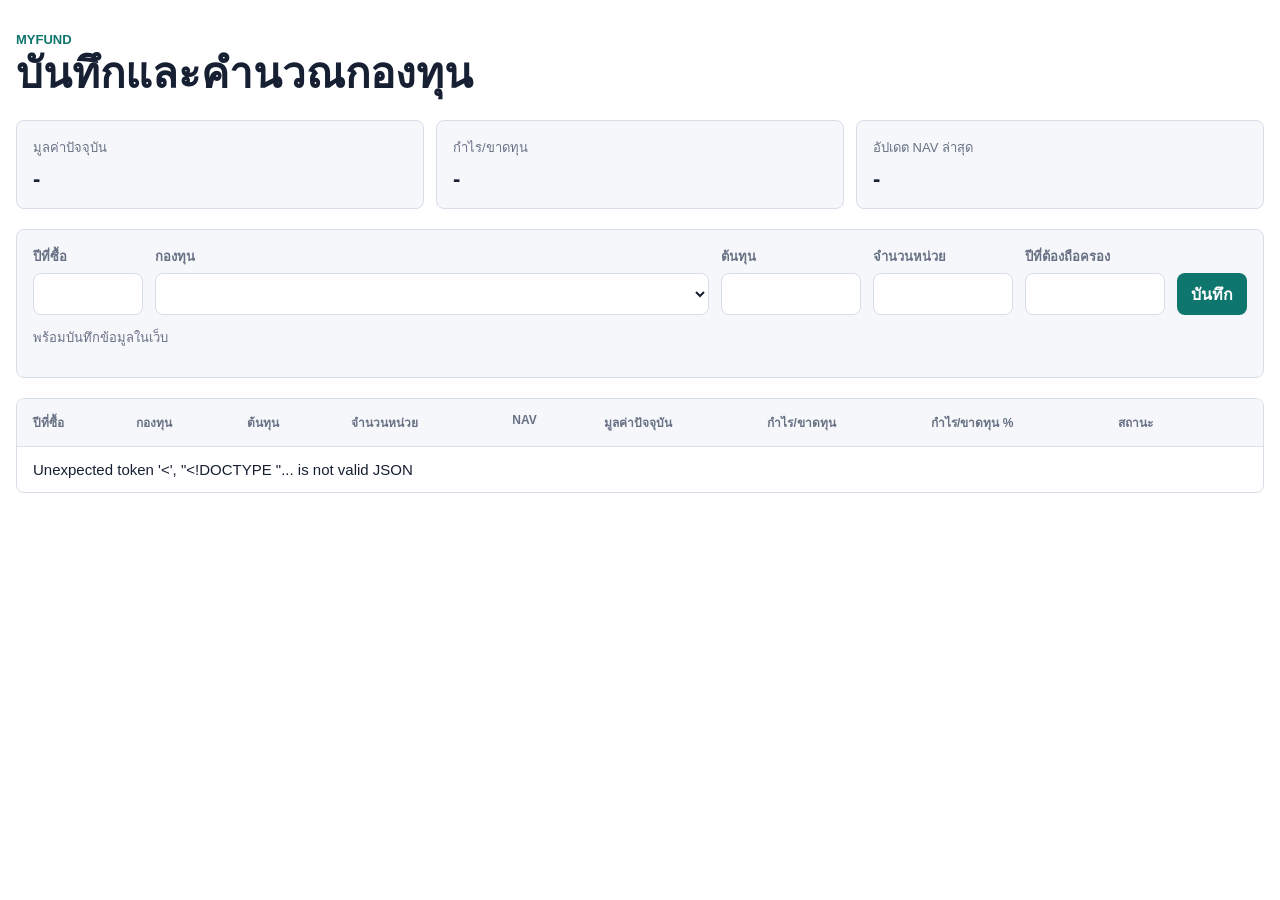
==== web/index.html @ f607638a "Initial commit: MyFund portfolio web app Co-Authored-By: Claude Sonnet 4.6 <noreply@anthropic.com>" ====
<!doctype html>
<html lang="th">
  <head>
    <meta charset="utf-8">
    <meta name="viewport" content="width=device-width, initial-scale=1">
    <title>MyFund Portfolio</title>
    <link rel="stylesheet" href="styles.css">
  </head>
  <body>
    <main class="shell">
      <section class="topbar">
        <div>
          <p class="eyebrow">MyFund</p>
          <h1>บันทึกและคำนวณกองทุน</h1>
        </div>
      </section>

      <section class="metrics" aria-label="สรุปพอร์ต">
        <div>
          <span>มูลค่าปัจจุบัน</span>
          <strong id="total-value">-</strong>
        </div>
        <div>
          <span>กำไร/ขาดทุน</span>
          <strong id="total-gain">-</strong>
        </div>
        <div>
          <span>อัปเดต NAV ล่าสุด</span>
          <strong id="latest-nav-date">-</strong>
        </div>
      </section>

      <section class="editor">
        <form id="holding-form" class="entry-form">
          <label>
            ปีที่ซื้อ
            <input id="purchase-year" name="purchaseYear" type="number" min="1900" max="2200" required>
          </label>
          <label>
            กองทุน
            <select id="fund-code" name="code" required></select>
          </label>
          <label>
            ต้นทุน
            <input id="cost" name="cost" type="number" min="0" step="0.01" required>
          </label>
          <label>
            จำนวนหน่วย
            <input id="units" name="units" type="number" min="0" step="0.0001" required>
          </label>
          <label>
            ปีที่ต้องถือครอง
            <input id="hold-years" name="holdYears" type="number" min="0" max="100" step="1" required>
          </label>
          <button type="submit">บันทึก</button>
        </form>

        <p id="save-state" class="save-state">พร้อมบันทึกข้อมูลในเว็บ</p>
      </section>

      <section class="table-wrap">
        <table>
          <thead>
            <tr>
              <th>ปีที่ซื้อ</th>
              <th>กองทุน</th>
              <th>ต้นทุน</th>
              <th>จำนวนหน่วย</th>
              <th>NAV</th>
              <th>มูลค่าปัจจุบัน</th>
              <th>กำไร/ขาดทุน</th>
              <th>กำไร/ขาดทุน %</th>
              <th>สถานะ</th>
              <th></th>
            </tr>
          </thead>
          <tbody id="holding-table">
            <tr>
              <td colspan="10">Loading...</td>
            </tr>
          </tbody>
        </table>
      </section>
    </main>

    <script src="app.js"></script>
  </body>
</html>
---- web/styles.css ----
:root {
  color-scheme: light;
  --ink: #172033;
  --muted: #687184;
  --line: #d8dee8;
  --soft: #f5f7fb;
  --accent: #0f766e;
  --accent-dark: #0b5f59;
  --good: #147a43;
  --bad: #b42318;
}

* {
  box-sizing: border-box;
}

body {
  margin: 0;
  min-height: 100vh;
  font-family: Arial, Helvetica, sans-serif;
  background: #ffffff;
  color: var(--ink);
}

button,
input,
select {
  font: inherit;
}

.shell {
  width: min(1280px, calc(100% - 32px));
  margin: 0 auto;
  padding: 32px 0;
}

.topbar {
  display: flex;
  align-items: center;
  justify-content: space-between;
  gap: 16px;
  margin-bottom: 24px;
}

.eyebrow {
  margin: 0 0 4px;
  color: var(--accent);
  font-size: 13px;
  font-weight: 700;
  text-transform: uppercase;
}

h1 {
  margin: 0;
  font-size: clamp(28px, 4vw, 42px);
  line-height: 1.08;
}

.metrics {
  display: grid;
  grid-template-columns: repeat(3, minmax(0, 1fr));
  gap: 12px;
  margin-bottom: 20px;
}

.metrics div,
.editor {
  border: 1px solid var(--line);
  border-radius: 8px;
  background: var(--soft);
}

.metrics div {
  padding: 16px;
}

.metrics span,
td span {
  display: block;
  color: var(--muted);
  font-size: 13px;
}

.metrics span {
  margin-bottom: 8px;
}

.metrics strong {
  font-size: 22px;
}

.editor {
  padding: 16px;
  margin-bottom: 20px;
}

.entry-form {
  display: grid;
  grid-template-columns: 110px minmax(180px, 1fr) 140px 140px 140px auto;
  gap: 12px;
  align-items: end;
}

label {
  display: grid;
  gap: 6px;
  color: var(--muted);
  font-size: 13px;
  font-weight: 700;
}

input,
select {
  width: 100%;
  min-height: 42px;
  border: 1px solid var(--line);
  border-radius: 8px;
  background: #ffffff;
  color: var(--ink);
  padding: 8px 10px;
}

button {
  min-height: 42px;
  border: 0;
  border-radius: 8px;
  background: var(--accent);
  color: #ffffff;
  padding: 8px 14px;
  font-weight: 700;
  cursor: pointer;
}

button:hover {
  background: var(--accent-dark);
}

.save-state {
  margin-top: 12px;
  color: var(--muted);
  font-size: 13px;
}

.icon-button {
  background: #ffffff;
  border: 1px solid var(--line);
  color: var(--accent);
}

.icon-button:hover {
  background: #eef8f6;
}

.table-wrap {
  overflow-x: auto;
  border: 1px solid var(--line);
  border-radius: 8px;
}

table {
  width: 100%;
  border-collapse: collapse;
  min-width: 1180px;
}

th,
td {
  padding: 14px 16px;
  border-bottom: 1px solid var(--line);
  text-align: left;
  vertical-align: top;
}

th {
  background: var(--soft);
  color: var(--muted);
  font-size: 12px;
  text-transform: uppercase;
}

td {
  font-size: 15px;
}

td strong {
  display: block;
}

td span {
  margin-top: 3px;
}

tr:last-child td {
  border-bottom: 0;
}

.positive {
  color: var(--good);
  font-weight: 700;
}

.negative {
  color: var(--bad);
  font-weight: 700;
}

.icon-button {
  min-height: 34px;
  padding: 6px 10px;
}

@media (max-width: 980px) {
  .entry-form {
    grid-template-columns: repeat(2, minmax(0, 1fr));
  }
}

@media (max-width: 720px) {
  .topbar,
  .metrics,
  .entry-form {
    grid-template-columns: 1fr;
  }

  .topbar {
    align-items: flex-start;
    flex-direction: column;
  }
}
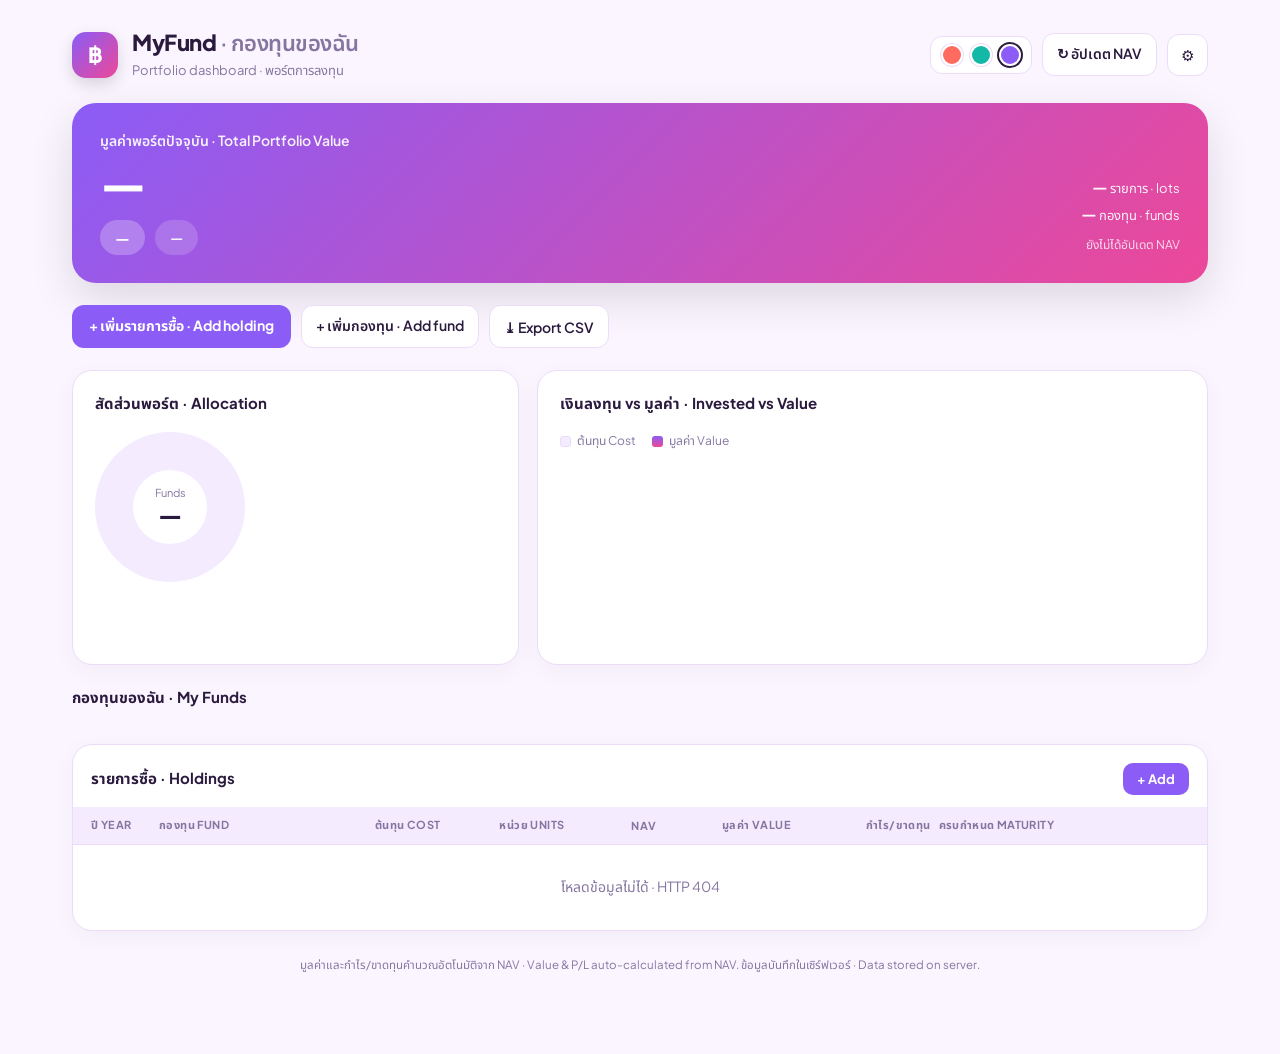
==== commit ab702d46: "Redesign: modern dashboard UI + real-time NAV update - New design matching Claude Design handoff (Pl" ====
--- a/web/index.html
+++ b/web/index.html
@@ -1,88 +1,133 @@
 <!doctype html>
 <html lang="th">
-  <head>
-    <meta charset="utf-8">
-    <meta name="viewport" content="width=device-width, initial-scale=1">
-    <title>MyFund Portfolio</title>
-    <link rel="stylesheet" href="styles.css">
-  </head>
-  <body>
-    <main class="shell">
-      <section class="topbar">
-        <div>
-          <p class="eyebrow">MyFund</p>
-          <h1>บันทึกและคำนวณกองทุน</h1>
+<head>
+  <meta charset="utf-8">
+  <meta name="viewport" content="width=device-width, initial-scale=1">
+  <title>MyFund · กองทุนของฉัน</title>
+  <link rel="preconnect" href="https://fonts.googleapis.com">
+  <link rel="preconnect" href="https://fonts.gstatic.com" crossorigin>
+  <link href="https://fonts.googleapis.com/css2?family=Plus+Jakarta+Sans:wght@400;500;600;700;800&family=Noto+Sans+Thai:wght@400;500;600;700&display=swap" rel="stylesheet">
+  <link rel="stylesheet" href="styles.css">
+</head>
+<body>
+
+<div id="app" class="app">
+
+  <!-- TOPBAR -->
+  <header class="topbar">
+    <div class="topbar-brand">
+      <div class="brand-icon">฿</div>
+      <div>
+        <div class="brand-title">MyFund <span class="brand-sub">· กองทุนของฉัน</span></div>
+        <div class="brand-desc">Portfolio dashboard · พอร์ตการลงทุน</div>
+      </div>
+    </div>
+    <div class="topbar-actions">
+      <div class="theme-switcher" id="theme-switcher"></div>
+      <button class="btn-outline" id="btn-refresh-nav">↻ อัปเดต NAV</button>
+      <button class="btn-icon" id="btn-settings" title="Settings">⚙</button>
+    </div>
+  </header>
+
+  <!-- HERO CARD -->
+  <div class="hero-card" id="hero-card">
+    <div class="hero-left">
+      <div class="hero-label">มูลค่าพอร์ตปัจจุบัน · Total Portfolio Value</div>
+      <div class="hero-value" id="hero-value">—</div>
+      <div class="hero-badges">
+        <span class="badge-primary" id="hero-pl">—</span>
+        <span class="badge-secondary" id="hero-cost">—</span>
+      </div>
+    </div>
+    <div class="hero-right">
+      <div><b id="hero-lots">—</b> รายการ · lots</div>
+      <div><b id="hero-funds">—</b> กองทุน · funds</div>
+      <div class="hero-nav-status" id="hero-nav-status">ยังไม่ได้อัปเดต NAV</div>
+    </div>
+  </div>
+
+  <!-- ACTION BUTTONS -->
+  <div class="action-bar">
+    <button class="btn-primary" id="btn-add-holding">+ เพิ่มรายการซื้อ · Add holding</button>
+    <button class="btn-outline" id="btn-add-fund">+ เพิ่มกองทุน · Add fund</button>
+    <button class="btn-outline" id="btn-export-csv">⤓ Export CSV</button>
+  </div>
+
+  <!-- CHARTS -->
+  <div class="charts-grid" id="charts-section">
+    <div class="card">
+      <div class="card-title">สัดส่วนพอร์ต · Allocation</div>
+      <div class="pie-row">
+        <div class="pie-wrap">
+          <div class="pie" id="pie-chart"></div>
+          <div class="pie-center">
+            <div class="pie-label">Funds</div>
+            <div class="pie-count" id="pie-count">—</div>
+          </div>
         </div>
-      </section>
+        <div class="legend" id="legend"></div>
+      </div>
+    </div>
 
-      <section class="metrics" aria-label="สรุปพอร์ต">
-        <div>
-          <span>มูลค่าปัจจุบัน</span>
-          <strong id="total-value">-</strong>
+    <div class="card">
+      <div class="card-title">เงินลงทุน vs มูลค่า · Invested vs Value</div>
+      <div class="bar-legend">
+        <span><span class="bar-dot cost-dot"></span>ต้นทุน Cost</span>
+        <span><span class="bar-dot value-dot"></span>มูลค่า Value</span>
+      </div>
+      <div class="bar-chart" id="bar-chart"></div>
+    </div>
+  </div>
+
+  <!-- FUND CARDS -->
+  <div>
+    <div class="section-title">กองทุนของฉัน · My Funds</div>
+    <div class="fund-cards" id="fund-cards"></div>
+  </div>
+
+  <!-- HOLDINGS TABLE -->
+  <div class="card table-card">
+    <div class="table-header">
+      <div class="section-title" style="margin:0;">รายการซื้อ · Holdings</div>
+      <button class="btn-primary btn-sm" id="btn-add-holding2">+ Add</button>
+    </div>
+    <div class="table-scroll">
+      <div class="table-grid">
+        <div class="th-row">
+          <div>ปี Year</div>
+          <div>กองทุน Fund</div>
+          <div class="ta-r">ต้นทุน Cost</div>
+          <div class="ta-r">หน่วย Units</div>
+          <div class="ta-r">NAV</div>
+          <div class="ta-r">มูลค่า Value</div>
+          <div class="ta-r">กำไร/ขาดทุน</div>
+          <div>ครบกำหนด Maturity</div>
+          <div></div>
         </div>
-        <div>
-          <span>กำไร/ขาดทุน</span>
-          <strong id="total-gain">-</strong>
-        </div>
-        <div>
-          <span>อัปเดต NAV ล่าสุด</span>
-          <strong id="latest-nav-date">-</strong>
-        </div>
-      </section>
+        <div id="holdings-body"></div>
+      </div>
+    </div>
+  </div>
 
-      <section class="editor">
-        <form id="holding-form" class="entry-form">
-          <label>
-            ปีที่ซื้อ
-            <input id="purchase-year" name="purchaseYear" type="number" min="1900" max="2200" required>
-          </label>
-          <label>
-            กองทุน
-            <select id="fund-code" name="code" required></select>
-          </label>
-          <label>
-            ต้นทุน
-            <input id="cost" name="cost" type="number" min="0" step="0.01" required>
-          </label>
-          <label>
-            จำนวนหน่วย
-            <input id="units" name="units" type="number" min="0" step="0.0001" required>
-          </label>
-          <label>
-            ปีที่ต้องถือครอง
-            <input id="hold-years" name="holdYears" type="number" min="0" max="100" step="1" required>
-          </label>
-          <button type="submit">บันทึก</button>
-        </form>
+  <div class="footer-note">มูลค่าและกำไร/ขาดทุนคำนวณอัตโนมัติจาก NAV · Value &amp; P/L auto-calculated from NAV. ข้อมูลบันทึกในเซิร์ฟเวอร์ · Data stored on server.</div>
 
-        <p id="save-state" class="save-state">พร้อมบันทึกข้อมูลในเว็บ</p>
-      </section>
+</div>
 
-      <section class="table-wrap">
-        <table>
-          <thead>
-            <tr>
-              <th>ปีที่ซื้อ</th>
-              <th>กองทุน</th>
-              <th>ต้นทุน</th>
-              <th>จำนวนหน่วย</th>
-              <th>NAV</th>
-              <th>มูลค่าปัจจุบัน</th>
-              <th>กำไร/ขาดทุน</th>
-              <th>กำไร/ขาดทุน %</th>
-              <th>สถานะ</th>
-              <th></th>
-            </tr>
-          </thead>
-          <tbody id="holding-table">
-            <tr>
-              <td colspan="10">Loading...</td>
-            </tr>
-          </tbody>
-        </table>
-      </section>
-    </main>
+<!-- MODAL -->
+<div class="modal-backdrop" id="modal-backdrop" style="display:none;">
+  <div class="modal" id="modal">
+    <div class="modal-head">
+      <div class="modal-title" id="modal-title">—</div>
+      <button class="btn-icon" id="modal-close">✕</button>
+    </div>
+    <div class="modal-body" id="modal-body"></div>
+    <div class="modal-foot" id="modal-foot"></div>
+  </div>
+</div>
 
-    <script src="app.js"></script>
-  </body>
+<!-- TOAST -->
+<div class="toast" id="toast" style="display:none;"></div>
+
+<script src="app.js"></script>
+</body>
 </html>
--- a/web/styles.css
+++ b/web/styles.css
@@ -1,229 +1,410 @@
-:root {
-  color-scheme: light;
-  --ink: #172033;
-  --muted: #687184;
-  --line: #d8dee8;
-  --soft: #f5f7fb;
-  --accent: #0f766e;
-  --accent-dark: #0b5f59;
-  --good: #147a43;
-  --bad: #b42318;
-}
-
-* {
-  box-sizing: border-box;
-}
-
+/* ── Reset & Base ── */
+*, *::before, *::after { box-sizing: border-box; }
 body {
   margin: 0;
+  font-family: 'Plus Jakarta Sans', 'Noto Sans Thai', sans-serif;
+  background: var(--bg);
+  color: var(--text);
   min-height: 100vh;
-  font-family: Arial, Helvetica, sans-serif;
-  background: #ffffff;
-  color: var(--ink);
-}
-
-button,
-input,
-select {
-  font: inherit;
-}
-
-.shell {
-  width: min(1280px, calc(100% - 32px));
+  transition: background .25s, color .25s;
+}
+button, input, select, textarea { font-family: inherit; }
+input:focus, select:focus { outline: none; border-color: var(--accent) !important; }
+
+/* ── Theme CSS Variables ── */
+.theme-coral {
+  --accent: #ff6b5e; --accent2: #ffa94d;
+  --bg: #fff7f3; --surface: #ffffff; --surface2: #fff1ea;
+  --text: #2b1d18; --muted: #9a857c; --border: #f3e3da;
+  --pos: #16a34a; --neg: #e5484d; --pos-bg: #e7f7ed; --neg-bg: #fdecec;
+}
+.theme-lagoon {
+  --accent: #14b8a6; --accent2: #38bdf8;
+  --bg: #eef9f7; --surface: #ffffff; --surface2: #e3f5f1;
+  --text: #10312c; --muted: #5f827c; --border: #d3ebe6;
+  --pos: #16a34a; --neg: #e5484d; --pos-bg: #e7f7ed; --neg-bg: #fdecec;
+}
+.theme-grape {
+  --accent: #8b5cf6; --accent2: #ec4899;
+  --bg: #faf5ff; --surface: #ffffff; --surface2: #f4ebff;
+  --text: #2a1a3e; --muted: #8576a0; --border: #ecdcf9;
+  --pos: #16a34a; --neg: #e5484d; --pos-bg: #e7f7ed; --neg-bg: #fdecec;
+}
+
+/* ── Animations ── */
+@keyframes spin { to { transform: rotate(360deg); } }
+@keyframes pop  { from { opacity:0; transform:translateY(10px) scale(.985); } to { opacity:1; transform:none; } }
+@keyframes fadein { from { opacity:0; } to { opacity:1; } }
+
+/* ── App Shell ── */
+.app {
+  max-width: 1180px;
   margin: 0 auto;
-  padding: 32px 0;
-}
-
+  padding: 28px 22px 80px;
+  display: flex;
+  flex-direction: column;
+  gap: 22px;
+}
+
+/* ── Topbar ── */
 .topbar {
   display: flex;
   align-items: center;
   justify-content: space-between;
   gap: 16px;
-  margin-bottom: 24px;
-}
-
-.eyebrow {
-  margin: 0 0 4px;
-  color: var(--accent);
-  font-size: 13px;
-  font-weight: 700;
-  text-transform: uppercase;
-}
-
-h1 {
-  margin: 0;
-  font-size: clamp(28px, 4vw, 42px);
-  line-height: 1.08;
-}
-
-.metrics {
+  flex-wrap: wrap;
+}
+.topbar-brand { display: flex; align-items: center; gap: 14px; }
+.brand-icon {
+  width: 46px; height: 46px; border-radius: 14px;
+  background: linear-gradient(135deg, var(--accent), var(--accent2));
+  display: flex; align-items: center; justify-content: center;
+  color: #fff; font-weight: 800; font-size: 21px;
+  box-shadow: 0 6px 16px rgba(0,0,0,.14);
+  flex-shrink: 0;
+}
+.brand-title { font-size: 22px; font-weight: 800; letter-spacing: -.5px; }
+.brand-sub   { color: var(--muted); font-weight: 600; }
+.brand-desc  { font-size: 13px; color: var(--muted); }
+
+.topbar-actions { display: flex; align-items: center; gap: 10px; flex-wrap: wrap; }
+
+/* ── Theme Switcher ── */
+.theme-switcher {
+  display: flex; align-items: center; gap: 7px;
+  background: var(--surface); border: 1px solid var(--border);
+  border-radius: 12px; padding: 7px 10px;
+}
+.theme-dot {
+  width: 22px; height: 22px; border-radius: 50%;
+  border: 2px solid #fff; cursor: pointer; padding: 0;
+  box-shadow: 0 0 0 1px var(--border);
+  transition: transform .15s;
+}
+.theme-dot:hover { transform: scale(1.15); }
+.theme-dot.active { box-shadow: 0 0 0 2px var(--text); }
+
+/* ── Buttons ── */
+.btn-primary {
+  background: var(--accent); color: #fff; border: none;
+  border-radius: 12px; padding: 11px 17px;
+  font-weight: 700; cursor: pointer; font-size: 14px;
+  transition: opacity .15s, transform .1s;
+}
+.btn-primary:hover { opacity: .88; }
+.btn-primary:active { transform: scale(.97); }
+.btn-primary.btn-sm { padding: 8px 14px; font-size: 13px; border-radius: 10px; }
+
+.btn-outline {
+  background: var(--surface); color: var(--text);
+  border: 1px solid var(--border); border-radius: 12px;
+  padding: 10px 14px; font-weight: 600; cursor: pointer; font-size: 14px;
+  transition: background .15s;
+}
+.btn-outline:hover { background: var(--surface2); }
+.btn-outline:disabled { opacity: .55; cursor: not-allowed; }
+
+.btn-icon {
+  background: var(--surface); color: var(--text);
+  border: 1px solid var(--border); border-radius: 12px;
+  padding: 10px 13px; cursor: pointer; font-size: 15px;
+  transition: background .15s;
+}
+.btn-icon:hover { background: var(--surface2); }
+
+.btn-ghost {
+  background: var(--surface2); color: var(--text);
+  border: 1px solid var(--border); border-radius: 9px;
+  padding: 6px 9px; cursor: pointer; font-size: 13px;
+  transition: background .15s;
+}
+.btn-ghost:hover { background: var(--border); }
+.btn-ghost.danger { color: var(--neg); }
+
+/* ── Hero Card ── */
+.hero-card {
+  background: linear-gradient(135deg, var(--accent), var(--accent2));
+  border-radius: 24px; padding: 28px; color: #fff;
+  display: flex; justify-content: space-between; align-items: flex-end;
+  gap: 24px; flex-wrap: wrap;
+  box-shadow: 0 16px 44px rgba(0,0,0,.12);
+}
+.hero-label { font-size: 14px; opacity: .92; font-weight: 600; }
+.hero-value {
+  font-size: 46px; font-weight: 800; letter-spacing: -1.2px;
+  margin-top: 6px; font-variant-numeric: tabular-nums; line-height: 1.05;
+}
+.hero-badges { display: flex; gap: 10px; margin-top: 14px; flex-wrap: wrap; }
+.badge-primary {
+  background: rgba(255,255,255,.24); border-radius: 999px;
+  padding: 8px 15px; font-weight: 700; font-size: 15px;
+  font-variant-numeric: tabular-nums;
+}
+.badge-secondary {
+  background: rgba(255,255,255,.16); border-radius: 999px;
+  padding: 8px 15px; font-weight: 600; font-size: 14px;
+  font-variant-numeric: tabular-nums;
+}
+.hero-right {
+  text-align: right; font-size: 13px; opacity: .95;
+  line-height: 1.7; flex-shrink: 0;
+}
+.hero-right b { font-size: 16px; }
+.hero-nav-status { margin-top: 8px; font-size: 12px; opacity: .85; }
+
+/* ── Action Bar ── */
+.action-bar { display: flex; gap: 10px; flex-wrap: wrap; }
+
+/* ── Cards ── */
+.card {
+  background: var(--surface); border: 1px solid var(--border);
+  border-radius: 20px; padding: 22px;
+  box-shadow: 0 6px 24px rgba(0,0,0,.04);
+}
+.card-title { font-weight: 700; font-size: 15px; margin-bottom: 16px; }
+.section-title { font-weight: 700; font-size: 15px; margin-bottom: 12px; }
+
+/* ── Charts Grid ── */
+.charts-grid {
   display: grid;
-  grid-template-columns: repeat(3, minmax(0, 1fr));
-  gap: 12px;
-  margin-bottom: 20px;
-}
-
-.metrics div,
-.editor {
-  border: 1px solid var(--line);
-  border-radius: 8px;
-  background: var(--soft);
-}
-
-.metrics div {
-  padding: 16px;
-}
-
-.metrics span,
-td span {
-  display: block;
-  color: var(--muted);
-  font-size: 13px;
-}
-
-.metrics span {
-  margin-bottom: 8px;
-}
-
-.metrics strong {
-  font-size: 22px;
-}
-
-.editor {
-  padding: 16px;
-  margin-bottom: 20px;
-}
-
-.entry-form {
+  grid-template-columns: minmax(280px, 1fr) minmax(0, 1.5fr);
+  gap: 18px;
+}
+
+/* ── Pie Chart ── */
+.pie-row { display: flex; align-items: center; gap: 22px; flex-wrap: wrap; }
+.pie-wrap { position: relative; width: 150px; height: 150px; flex: none; }
+.pie {
+  width: 150px; height: 150px; border-radius: 50%;
+  background: var(--surface2);
+}
+.pie-center {
+  position: absolute; inset: 38px; border-radius: 50%;
+  background: var(--surface);
+  display: flex; flex-direction: column;
+  align-items: center; justify-content: center;
+}
+.pie-label { font-size: 11px; color: var(--muted); }
+.pie-count { font-size: 24px; font-weight: 800; }
+.legend { flex: 1; min-width: 150px; display: flex; flex-direction: column; gap: 11px; }
+.legend-item { display: flex; align-items: center; gap: 10px; font-size: 13px; }
+.legend-dot { width: 12px; height: 12px; border-radius: 4px; flex: none; }
+.legend-code { font-weight: 600; flex: 1; overflow: hidden; text-overflow: ellipsis; white-space: nowrap; }
+.legend-pct { color: var(--muted); font-variant-numeric: tabular-nums; font-weight: 600; }
+
+/* ── Bar Chart ── */
+.bar-legend {
+  display: flex; gap: 16px; font-size: 12px; color: var(--muted);
+  margin-bottom: 12px;
+}
+.bar-legend span { display: flex; align-items: center; gap: 6px; }
+.bar-dot { width: 11px; height: 11px; border-radius: 3px; }
+.cost-dot  { background: var(--surface2); border: 1px solid var(--border); }
+.value-dot { background: linear-gradient(var(--accent), var(--accent2)); }
+.bar-chart {
+  display: flex; align-items: flex-end; gap: 16px;
+  padding-top: 6px; overflow-x: auto; min-height: 180px;
+  padding-bottom: 4px;
+}
+.bar-year {
+  display: flex; flex-direction: column; align-items: center;
+  gap: 8px; flex: 1; min-width: 50px;
+}
+.bar-pair { display: flex; align-items: flex-end; gap: 5px; height: 152px; }
+.bar-cost {
+  width: 17px; border-radius: 6px 6px 0 0;
+  background: var(--surface2); border: 1px solid var(--border);
+  transition: height .4s ease;
+}
+.bar-val {
+  width: 17px; border-radius: 6px 6px 0 0;
+  background: linear-gradient(var(--accent), var(--accent2));
+  transition: height .4s ease;
+}
+.bar-label { font-size: 12px; font-weight: 700; color: var(--muted); }
+
+/* ── Fund Cards ── */
+.fund-cards {
   display: grid;
-  grid-template-columns: 110px minmax(180px, 1fr) 140px 140px 140px auto;
-  gap: 12px;
-  align-items: end;
-}
-
-label {
+  grid-template-columns: repeat(auto-fill, minmax(258px, 1fr));
+  gap: 14px;
+}
+.fund-card {
+  background: var(--surface); border: 1px solid var(--border);
+  border-radius: 18px; padding: 18px;
+  box-shadow: 0 6px 24px rgba(0,0,0,.04);
+  animation: fadein .2s ease;
+}
+.fund-card-head { display: flex; align-items: center; gap: 10px; }
+.fund-color-dot { width: 12px; height: 12px; border-radius: 4px; flex: none; }
+.fund-code {
+  font-weight: 700; font-size: 14.5px; flex: 1;
+  overflow: hidden; text-overflow: ellipsis; white-space: nowrap;
+}
+.fund-type-badge {
+  font-size: 11px; font-weight: 700; color: var(--accent);
+  background: var(--surface2); border-radius: 999px; padding: 3px 9px;
+  flex-shrink: 0;
+}
+.fund-stats {
+  display: flex; justify-content: space-between;
+  margin-top: 15px; font-size: 13px;
+}
+.fund-stat-label { color: var(--muted); font-size: 12px; margin-bottom: 2px; }
+.fund-stat-val   { font-weight: 700; font-variant-numeric: tabular-nums; }
+.fund-pl-row {
+  display: flex; justify-content: space-between; align-items: center;
+  margin-top: 13px;
+}
+.fund-pl { font-weight: 700; font-size: 13.5px; font-variant-numeric: tabular-nums; }
+.fund-pl-pct { font-weight: 600; }
+.fund-actions { display: flex; gap: 6px; }
+.fund-meta {
+  font-size: 11px; color: var(--muted); margin-top: 11px;
+  border-top: 1px solid var(--border); padding-top: 10px;
+}
+
+/* ── Holdings Table ── */
+.table-card { padding: 0; overflow: hidden; }
+.table-header {
+  display: flex; justify-content: space-between; align-items: center;
+  padding: 18px 18px 12px;
+}
+.table-scroll { overflow-x: auto; }
+.table-grid { min-width: 940px; }
+.th-row, .td-row {
   display: grid;
-  gap: 6px;
-  color: var(--muted);
-  font-size: 13px;
-  font-weight: 700;
-}
-
-input,
-select {
-  width: 100%;
-  min-height: 42px;
-  border: 1px solid var(--line);
-  border-radius: 8px;
-  background: #ffffff;
-  color: var(--ink);
-  padding: 8px 10px;
-}
-
-button {
-  min-height: 42px;
-  border: 0;
-  border-radius: 8px;
-  background: var(--accent);
-  color: #ffffff;
-  padding: 8px 14px;
-  font-weight: 700;
-  cursor: pointer;
-}
-
-button:hover {
-  background: var(--accent-dark);
-}
-
-.save-state {
-  margin-top: 12px;
-  color: var(--muted);
-  font-size: 13px;
-}
-
-.icon-button {
-  background: #ffffff;
-  border: 1px solid var(--line);
-  color: var(--accent);
-}
-
-.icon-button:hover {
-  background: #eef8f6;
-}
-
-.table-wrap {
-  overflow-x: auto;
-  border: 1px solid var(--line);
-  border-radius: 8px;
-}
-
-table {
-  width: 100%;
-  border-collapse: collapse;
-  min-width: 1180px;
-}
-
-th,
-td {
-  padding: 14px 16px;
-  border-bottom: 1px solid var(--line);
-  text-align: left;
-  vertical-align: top;
-}
-
-th {
-  background: var(--soft);
-  color: var(--muted);
-  font-size: 12px;
-  text-transform: uppercase;
-}
-
-td {
-  font-size: 15px;
-}
-
-td strong {
-  display: block;
-}
-
-td span {
-  margin-top: 3px;
-}
-
-tr:last-child td {
-  border-bottom: 0;
-}
-
-.positive {
-  color: var(--good);
-  font-weight: 700;
-}
-
-.negative {
-  color: var(--bad);
-  font-weight: 700;
-}
-
-.icon-button {
-  min-height: 34px;
-  padding: 6px 10px;
-}
-
-@media (max-width: 980px) {
-  .entry-form {
-    grid-template-columns: repeat(2, minmax(0, 1fr));
-  }
-}
-
-@media (max-width: 720px) {
-  .topbar,
-  .metrics,
-  .entry-form {
-    grid-template-columns: 1fr;
-  }
-
-  .topbar {
-    align-items: flex-start;
-    flex-direction: column;
-  }
-}
+  grid-template-columns: 60px 1.5fr 1.1fr 1.1fr 0.8fr 1.2fr 1.25fr 1.6fr 74px;
+  gap: 8px;
+  padding: 10px 18px;
+  align-items: center;
+}
+.th-row {
+  font-size: 11px; font-weight: 700; color: var(--muted);
+  text-transform: uppercase; letter-spacing: .4px;
+  border-bottom: 1px solid var(--border);
+  background: var(--surface2);
+}
+.td-row {
+  font-size: 13px; font-variant-numeric: tabular-nums;
+  border-bottom: 1px solid var(--border);
+  animation: fadein .15s ease;
+}
+.td-row:last-child { border-bottom: none; }
+.ta-r { text-align: right; }
+.td-year { font-weight: 700; }
+.td-fund { display: flex; align-items: center; gap: 8px; }
+.td-fund-dot { width: 9px; height: 9px; border-radius: 3px; flex: none; }
+.td-fund-code {
+  font-weight: 600; font-size: 12.5px;
+  overflow: hidden; text-overflow: ellipsis; white-space: nowrap;
+}
+.td-pl { font-weight: 700; }
+.td-pl-pct { font-size: 11px; font-weight: 600; }
+.td-actions { display: flex; gap: 5px; justify-content: flex-end; }
+
+/* ── Maturity Progress ── */
+.maturity-label { font-size: 11.5px; font-weight: 600; }
+.maturity-bar-bg {
+  height: 5px; border-radius: 3px;
+  background: var(--surface2); margin-top: 5px; overflow: hidden;
+}
+.maturity-bar-fill {
+  height: 100%; border-radius: 3px;
+  background: linear-gradient(90deg, var(--accent), var(--accent2));
+  transition: width .4s ease;
+}
+
+/* ── Modal ── */
+.modal-backdrop {
+  position: fixed; inset: 0;
+  background: rgba(20,12,8,.44); backdrop-filter: blur(3px);
+  display: flex; align-items: center; justify-content: center;
+  padding: 20px; z-index: 50;
+}
+.modal {
+  background: var(--surface); border-radius: 22px;
+  width: 100%; max-width: 440px;
+  box-shadow: 0 24px 70px rgba(0,0,0,.3);
+  animation: pop .18s ease; overflow: hidden;
+}
+.modal-head {
+  padding: 20px 22px; border-bottom: 1px solid var(--border);
+  display: flex; justify-content: space-between; align-items: center;
+}
+.modal-title { font-weight: 800; font-size: 17px; }
+.modal-body  { padding: 22px; display: flex; flex-direction: column; gap: 15px; }
+.modal-foot  {
+  padding: 16px 22px; border-top: 1px solid var(--border);
+  display: flex; align-items: center; gap: 10px;
+}
+.modal-foot-right { display: flex; gap: 10px; margin-left: auto; }
+
+/* ── Form Fields ── */
+.field { display: flex; flex-direction: column; gap: 6px; }
+.field-row { display: grid; grid-template-columns: 1fr 1fr; gap: 14px; }
+.field label {
+  font-size: 12.5px; font-weight: 600; color: var(--muted); display: block;
+}
+.field input, .field select {
+  width: 100%; padding: 11px 13px;
+  border: 1px solid var(--border); border-radius: 11px;
+  font-size: 14px; background: var(--bg); color: var(--text);
+}
+.field-hint {
+  font-size: 11.5px; color: var(--muted); background: var(--surface2);
+  border-radius: 10px; padding: 10px 12px; line-height: 1.6;
+}
+.btn-danger {
+  background: var(--neg-bg); color: var(--neg); border: none;
+  border-radius: 11px; padding: 10px 15px;
+  font-weight: 600; cursor: pointer; font-size: 14px;
+}
+.btn-cancel {
+  background: var(--surface2); color: var(--text);
+  border: 1px solid var(--border); border-radius: 11px;
+  padding: 10px 16px; font-weight: 600; cursor: pointer; font-size: 14px;
+}
+.btn-save {
+  background: var(--accent); color: #fff; border: none;
+  border-radius: 11px; padding: 10px 18px;
+  font-weight: 700; cursor: pointer; font-size: 14px;
+}
+
+/* ── Toast ── */
+.toast {
+  position: fixed; bottom: 24px; left: 50%; transform: translateX(-50%);
+  background: var(--text); color: #fff;
+  padding: 13px 22px; border-radius: 13px;
+  font-size: 14px; font-weight: 600;
+  box-shadow: 0 14px 34px rgba(0,0,0,.28);
+  z-index: 60; animation: pop .2s ease;
+  max-width: 90vw; text-align: center;
+  white-space: pre-wrap;
+}
+
+/* ── NAV Loading ── */
+.spinning { animation: spin .8s linear infinite; display: inline-block; }
+
+/* ── Empty States ── */
+.empty-row {
+  padding: 32px 18px; text-align: center;
+  color: var(--muted); font-size: 14px;
+}
+
+/* ── Footer ── */
+.footer-note {
+  text-align: center; font-size: 11.5px; color: var(--muted); padding-top: 4px;
+}
+
+/* ── Responsive ── */
+@media (max-width: 900px) {
+  .charts-grid { grid-template-columns: 1fr; }
+}
+@media (max-width: 680px) {
+  .topbar { flex-direction: column; align-items: flex-start; }
+  .hero-card { flex-direction: column; align-items: flex-start; }
+  .hero-right { text-align: left; }
+  .hero-value { font-size: 32px; }
+  .app { padding: 18px 14px 60px; gap: 16px; }
+}
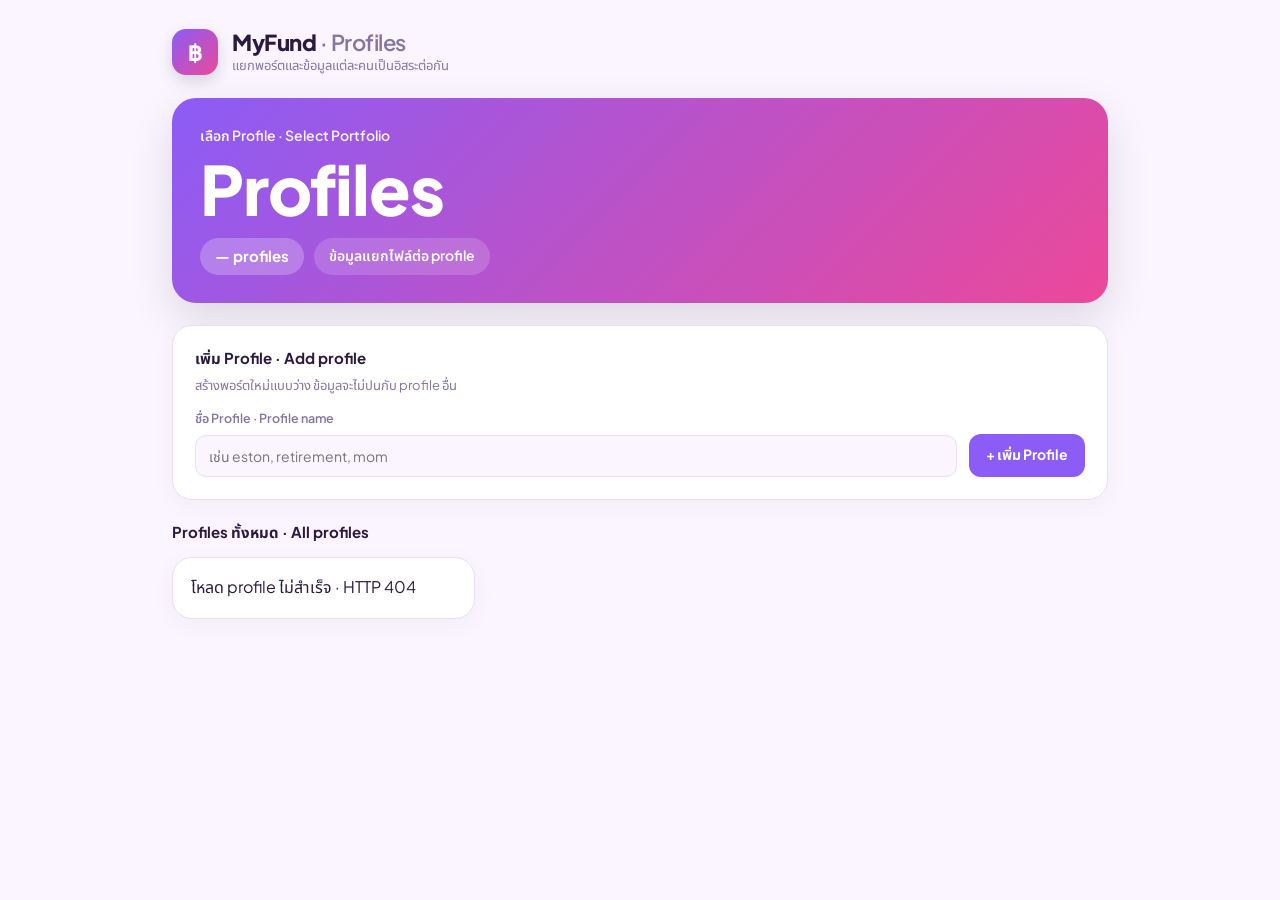
==== commit 6db2035f: "Add per-profile portfolio persistence" ====
--- a/web/index.html
+++ b/web/index.html
@@ -3,131 +3,84 @@
 <head>
   <meta charset="utf-8">
   <meta name="viewport" content="width=device-width, initial-scale=1">
-  <title>MyFund · กองทุนของฉัน</title>
+  <title>MyFund · Profiles</title>
   <link rel="preconnect" href="https://fonts.googleapis.com">
   <link rel="preconnect" href="https://fonts.gstatic.com" crossorigin>
   <link href="https://fonts.googleapis.com/css2?family=Plus+Jakarta+Sans:wght@400;500;600;700;800&family=Noto+Sans+Thai:wght@400;500;600;700&display=swap" rel="stylesheet">
   <link rel="stylesheet" href="styles.css">
 </head>
-<body>
+<body class="theme-grape">
+  <main class="app profile-home">
+    <header class="topbar">
+      <div class="topbar-brand">
+        <div class="brand-icon">฿</div>
+        <div>
+          <div class="brand-title">MyFund <span class="brand-sub">· Profiles</span></div>
+          <div class="brand-desc">แยกพอร์ตและข้อมูลแต่ละคนเป็นอิสระต่อกัน</div>
+        </div>
+      </div>
+    </header>
 
-<div id="app" class="app">
+    <section class="hero-card profile-hero">
+      <div>
+        <div class="hero-label">เลือก Profile · Select Portfolio</div>
+        <div class="hero-value profile-hero-title">Profiles</div>
+        <div class="hero-badges">
+          <span class="badge-primary" id="profile-count">— profiles</span>
+          <span class="badge-secondary">ข้อมูลแยกไฟล์ต่อ profile</span>
+        </div>
+      </div>
+    </section>
 
-  <!-- TOPBAR -->
-  <header class="topbar">
-    <div class="topbar-brand">
-      <div class="brand-icon">฿</div>
-      <div>
-        <div class="brand-title">MyFund <span class="brand-sub">· กองทุนของฉัน</span></div>
-        <div class="brand-desc">Portfolio dashboard · พอร์ตการลงทุน</div>
+    <section class="card">
+      <div class="table-header profile-form-head">
+        <div>
+          <div class="section-title" style="margin:0;">เพิ่ม Profile · Add profile</div>
+          <div class="profile-muted">สร้างพอร์ตใหม่แบบว่าง ข้อมูลจะไม่ปนกับ profile อื่น</div>
+        </div>
       </div>
-    </div>
-    <div class="topbar-actions">
-      <div class="theme-switcher" id="theme-switcher"></div>
-      <button class="btn-outline" id="btn-refresh-nav">↻ อัปเดต NAV</button>
-      <button class="btn-icon" id="btn-settings" title="Settings">⚙</button>
-    </div>
-  </header>
+      <form class="profile-create" id="profile-form">
+        <div class="field">
+          <label>ชื่อ Profile · Profile name</label>
+          <input id="profile-name" type="text" placeholder="เช่น eston, retirement, mom" autocomplete="off" required>
+        </div>
+        <button class="btn-primary" type="submit">+ เพิ่ม Profile</button>
+      </form>
+    </section>
 
-  <!-- HERO CARD -->
-  <div class="hero-card" id="hero-card">
-    <div class="hero-left">
-      <div class="hero-label">มูลค่าพอร์ตปัจจุบัน · Total Portfolio Value</div>
-      <div class="hero-value" id="hero-value">—</div>
-      <div class="hero-badges">
-        <span class="badge-primary" id="hero-pl">—</span>
-        <span class="badge-secondary" id="hero-cost">—</span>
+    <section>
+      <div class="section-title">Profiles ทั้งหมด · All profiles</div>
+      <div class="profile-grid" id="profile-list">
+        <div class="card profile-card">กำลังโหลด · Loading</div>
       </div>
-    </div>
-    <div class="hero-right">
-      <div><b id="hero-lots">—</b> รายการ · lots</div>
-      <div><b id="hero-funds">—</b> กองทุน · funds</div>
-      <div class="hero-nav-status" id="hero-nav-status">ยังไม่ได้อัปเดต NAV</div>
+    </section>
+  </main>
+
+  <div class="modal-backdrop" id="rename-backdrop" style="display:none;">
+    <div class="modal profile-rename-modal">
+      <div class="modal-head">
+        <div class="modal-title">แก้ชื่อ Profile · Rename profile</div>
+        <button class="btn-icon" id="rename-close" type="button">✕</button>
+      </div>
+      <form id="rename-form">
+        <div class="modal-body">
+          <div class="field">
+            <label>ชื่อใหม่ · New profile name</label>
+            <input id="rename-name" type="text" autocomplete="off" required>
+          </div>
+          <div class="field-hint">ระบบจะเปลี่ยน URL และไฟล์ข้อมูลให้ตรงกับชื่อใหม่ โดยข้อมูลเดิมยังอยู่ครบ</div>
+        </div>
+        <div class="modal-foot">
+          <button class="btn-cancel" id="rename-cancel" type="button">ยกเลิก Cancel</button>
+          <div class="modal-foot-right">
+            <button class="btn-save" type="submit">บันทึก Save</button>
+          </div>
+        </div>
+      </form>
     </div>
   </div>
 
-  <!-- ACTION BUTTONS -->
-  <div class="action-bar">
-    <button class="btn-primary" id="btn-add-holding">+ เพิ่มรายการซื้อ · Add holding</button>
-    <button class="btn-outline" id="btn-add-fund">+ เพิ่มกองทุน · Add fund</button>
-    <button class="btn-outline" id="btn-export-csv">⤓ Export CSV</button>
-  </div>
-
-  <!-- CHARTS -->
-  <div class="charts-grid" id="charts-section">
-    <div class="card">
-      <div class="card-title">สัดส่วนพอร์ต · Allocation</div>
-      <div class="pie-row">
-        <div class="pie-wrap">
-          <div class="pie" id="pie-chart"></div>
-          <div class="pie-center">
-            <div class="pie-label">Funds</div>
-            <div class="pie-count" id="pie-count">—</div>
-          </div>
-        </div>
-        <div class="legend" id="legend"></div>
-      </div>
-    </div>
-
-    <div class="card">
-      <div class="card-title">เงินลงทุน vs มูลค่า · Invested vs Value</div>
-      <div class="bar-legend">
-        <span><span class="bar-dot cost-dot"></span>ต้นทุน Cost</span>
-        <span><span class="bar-dot value-dot"></span>มูลค่า Value</span>
-      </div>
-      <div class="bar-chart" id="bar-chart"></div>
-    </div>
-  </div>
-
-  <!-- FUND CARDS -->
-  <div>
-    <div class="section-title">กองทุนของฉัน · My Funds</div>
-    <div class="fund-cards" id="fund-cards"></div>
-  </div>
-
-  <!-- HOLDINGS TABLE -->
-  <div class="card table-card">
-    <div class="table-header">
-      <div class="section-title" style="margin:0;">รายการซื้อ · Holdings</div>
-      <button class="btn-primary btn-sm" id="btn-add-holding2">+ Add</button>
-    </div>
-    <div class="table-scroll">
-      <div class="table-grid">
-        <div class="th-row">
-          <div>ปี Year</div>
-          <div>กองทุน Fund</div>
-          <div class="ta-r">ต้นทุน Cost</div>
-          <div class="ta-r">หน่วย Units</div>
-          <div class="ta-r">NAV</div>
-          <div class="ta-r">มูลค่า Value</div>
-          <div class="ta-r">กำไร/ขาดทุน</div>
-          <div>ครบกำหนด Maturity</div>
-          <div></div>
-        </div>
-        <div id="holdings-body"></div>
-      </div>
-    </div>
-  </div>
-
-  <div class="footer-note">มูลค่าและกำไร/ขาดทุนคำนวณอัตโนมัติจาก NAV · Value &amp; P/L auto-calculated from NAV. ข้อมูลบันทึกในเซิร์ฟเวอร์ · Data stored on server.</div>
-
-</div>
-
-<!-- MODAL -->
-<div class="modal-backdrop" id="modal-backdrop" style="display:none;">
-  <div class="modal" id="modal">
-    <div class="modal-head">
-      <div class="modal-title" id="modal-title">—</div>
-      <button class="btn-icon" id="modal-close">✕</button>
-    </div>
-    <div class="modal-body" id="modal-body"></div>
-    <div class="modal-foot" id="modal-foot"></div>
-  </div>
-</div>
-
-<!-- TOAST -->
-<div class="toast" id="toast" style="display:none;"></div>
-
-<script src="app.js"></script>
+  <div class="toast" id="toast" style="display:none;"></div>
+  <script src="profiles.js"></script>
 </body>
 </html>
--- a/web/styles.css
+++ b/web/styles.css
@@ -103,6 +103,7 @@
 }
 .btn-outline:hover { background: var(--surface2); }
 .btn-outline:disabled { opacity: .55; cursor: not-allowed; }
+.nav-link { text-decoration: none; display: inline-flex; align-items: center; }
 
 .btn-icon {
   background: var(--surface); color: var(--text);
@@ -324,7 +325,9 @@
 }
 .modal {
   background: var(--surface); border-radius: 22px;
-  width: 100%; max-width: 440px;
+  width: 100%; max-width: 720px;
+  max-height: calc(100vh - 40px);
+  display: flex; flex-direction: column;
   box-shadow: 0 24px 70px rgba(0,0,0,.3);
   animation: pop .18s ease; overflow: hidden;
 }
@@ -333,7 +336,7 @@
   display: flex; justify-content: space-between; align-items: center;
 }
 .modal-title { font-weight: 800; font-size: 17px; }
-.modal-body  { padding: 22px; display: flex; flex-direction: column; gap: 15px; }
+.modal-body  { padding: 22px; display: flex; flex-direction: column; gap: 15px; overflow: auto; }
 .modal-foot  {
   padding: 16px 22px; border-top: 1px solid var(--border);
   display: flex; align-items: center; gap: 10px;
@@ -350,6 +353,58 @@
   width: 100%; padding: 11px 13px;
   border: 1px solid var(--border); border-radius: 11px;
   font-size: 14px; background: var(--bg); color: var(--text);
+}
+.segmented {
+  display: grid; grid-template-columns: 1fr 1fr; gap: 6px;
+  padding: 5px; border: 1px solid var(--border);
+  border-radius: 14px; background: var(--surface2);
+}
+.segmented button {
+  border: 0; border-radius: 10px; padding: 10px 12px;
+  background: transparent; color: var(--muted);
+  font-weight: 700; cursor: pointer;
+}
+.segmented button.active {
+  background: var(--surface); color: var(--text);
+  box-shadow: 0 3px 12px rgba(0,0,0,.08);
+}
+.fund-picker,
+.manual-fund-fields {
+  flex-direction: column; gap: 12px;
+}
+.pick-list {
+  max-height: 245px; overflow: auto;
+  border: 1px solid var(--border); border-radius: 13px;
+  background: var(--bg);
+}
+.pick-list.compact { max-height: 145px; }
+.pick-row {
+  width: 100%; border: 0; border-bottom: 1px solid var(--border);
+  background: transparent; color: var(--text);
+  padding: 10px 12px; display: flex; justify-content: space-between;
+  gap: 12px; text-align: left; cursor: pointer;
+}
+.pick-row:last-child { border-bottom: 0; }
+.pick-row:hover,
+.pick-row.active { background: var(--surface2); }
+.pick-row span {
+  min-width: 0; overflow: hidden; text-overflow: ellipsis;
+  white-space: nowrap; font-size: 13px;
+}
+.pick-row small {
+  color: var(--muted); font-size: 11px; font-weight: 700;
+  white-space: nowrap; flex-shrink: 0;
+}
+.selected-pill {
+  align-self: flex-start; max-width: 100%;
+  padding: 7px 10px; border-radius: 999px;
+  background: var(--surface2); color: var(--muted);
+  font-size: 12px; font-weight: 700;
+  overflow: hidden; text-overflow: ellipsis; white-space: nowrap;
+}
+.pick-empty {
+  padding: 14px; color: var(--muted); font-size: 13px;
+  text-align: center;
 }
 .field-hint {
   font-size: 11.5px; color: var(--muted); background: var(--surface2);
@@ -397,6 +452,46 @@
   text-align: center; font-size: 11.5px; color: var(--muted); padding-top: 4px;
 }
 
+/* ── Profile Home ── */
+.profile-home { max-width: 980px; }
+.profile-hero { align-items: flex-start; }
+.profile-hero-title { font-size: clamp(38px, 7vw, 68px); }
+.profile-form-head { padding: 0 0 14px; }
+.profile-muted { margin-top: 5px; color: var(--muted); font-size: 13px; }
+.profile-create {
+  display: grid; grid-template-columns: minmax(220px, 1fr) auto;
+  gap: 12px; align-items: end;
+}
+.profile-grid {
+  display: grid; grid-template-columns: repeat(auto-fill, minmax(240px, 1fr));
+  gap: 14px;
+}
+.profile-card {
+  display: flex; flex-direction: column; gap: 14px;
+  background: var(--surface); border: 1px solid var(--border);
+  border-radius: 20px; padding: 18px;
+  color: var(--text);
+  box-shadow: 0 6px 24px rgba(0,0,0,.04);
+  transition: transform .12s, box-shadow .12s, border-color .12s;
+}
+.profile-card:hover {
+  transform: translateY(-2px);
+  border-color: color-mix(in srgb, var(--accent), var(--border) 42%);
+  box-shadow: 0 12px 30px rgba(0,0,0,.08);
+}
+.profile-card-top { display: flex; justify-content: space-between; gap: 12px; align-items: flex-start; }
+.profile-name { font-weight: 800; font-size: 18px; }
+.profile-slug { color: var(--muted); font-size: 12px; margin-top: 2px; }
+.profile-total { font-weight: 800; font-size: 24px; font-variant-numeric: tabular-nums; }
+.profile-stats {
+  display: flex; justify-content: space-between; gap: 12px;
+  color: var(--muted); font-size: 13px; font-weight: 700;
+}
+.profile-actions { display: grid; grid-template-columns: 1fr auto; gap: 10px; margin-top: auto; }
+.profile-open { justify-content: center; }
+.positive-text { color: var(--pos); }
+.negative-text { color: var(--neg); }
+
 /* ── Responsive ── */
 @media (max-width: 900px) {
   .charts-grid { grid-template-columns: 1fr; }
@@ -407,4 +502,10 @@
   .hero-right { text-align: left; }
   .hero-value { font-size: 32px; }
   .app { padding: 18px 14px 60px; gap: 16px; }
-}
+  .profile-create { grid-template-columns: 1fr; }
+  .field-row { grid-template-columns: 1fr; }
+  .modal { max-height: calc(100vh - 28px); overflow: auto; }
+  .modal-foot { flex-direction: column; align-items: stretch; }
+  .modal-foot-right { width: 100%; margin-left: 0; }
+  .modal-foot-right button { flex: 1; }
+}
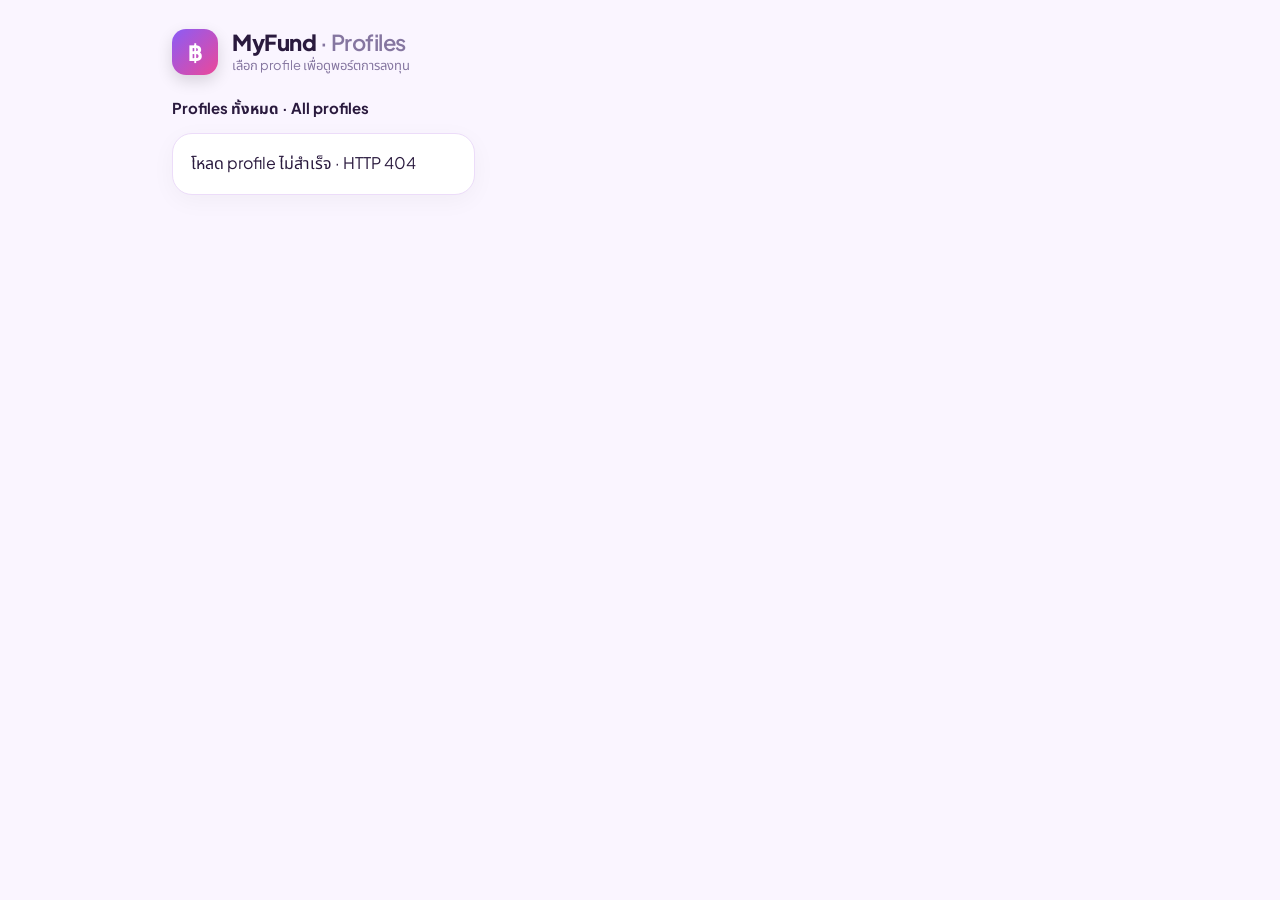
==== commit f8baa99e: "Add admin auth for profile management" ====
--- a/web/index.html
+++ b/web/index.html
@@ -16,37 +16,10 @@
         <div class="brand-icon">฿</div>
         <div>
           <div class="brand-title">MyFund <span class="brand-sub">· Profiles</span></div>
-          <div class="brand-desc">แยกพอร์ตและข้อมูลแต่ละคนเป็นอิสระต่อกัน</div>
+          <div class="brand-desc">เลือก profile เพื่อดูพอร์ตการลงทุน</div>
         </div>
       </div>
     </header>
-
-    <section class="hero-card profile-hero">
-      <div>
-        <div class="hero-label">เลือก Profile · Select Portfolio</div>
-        <div class="hero-value profile-hero-title">Profiles</div>
-        <div class="hero-badges">
-          <span class="badge-primary" id="profile-count">— profiles</span>
-          <span class="badge-secondary">ข้อมูลแยกไฟล์ต่อ profile</span>
-        </div>
-      </div>
-    </section>
-
-    <section class="card">
-      <div class="table-header profile-form-head">
-        <div>
-          <div class="section-title" style="margin:0;">เพิ่ม Profile · Add profile</div>
-          <div class="profile-muted">สร้างพอร์ตใหม่แบบว่าง ข้อมูลจะไม่ปนกับ profile อื่น</div>
-        </div>
-      </div>
-      <form class="profile-create" id="profile-form">
-        <div class="field">
-          <label>ชื่อ Profile · Profile name</label>
-          <input id="profile-name" type="text" placeholder="เช่น eston, retirement, mom" autocomplete="off" required>
-        </div>
-        <button class="btn-primary" type="submit">+ เพิ่ม Profile</button>
-      </form>
-    </section>
 
     <section>
       <div class="section-title">Profiles ทั้งหมด · All profiles</div>
@@ -56,30 +29,6 @@
     </section>
   </main>
 
-  <div class="modal-backdrop" id="rename-backdrop" style="display:none;">
-    <div class="modal profile-rename-modal">
-      <div class="modal-head">
-        <div class="modal-title">แก้ชื่อ Profile · Rename profile</div>
-        <button class="btn-icon" id="rename-close" type="button">✕</button>
-      </div>
-      <form id="rename-form">
-        <div class="modal-body">
-          <div class="field">
-            <label>ชื่อใหม่ · New profile name</label>
-            <input id="rename-name" type="text" autocomplete="off" required>
-          </div>
-          <div class="field-hint">ระบบจะเปลี่ยน URL และไฟล์ข้อมูลให้ตรงกับชื่อใหม่ โดยข้อมูลเดิมยังอยู่ครบ</div>
-        </div>
-        <div class="modal-foot">
-          <button class="btn-cancel" id="rename-cancel" type="button">ยกเลิก Cancel</button>
-          <div class="modal-foot-right">
-            <button class="btn-save" type="submit">บันทึก Save</button>
-          </div>
-        </div>
-      </form>
-    </div>
-  </div>
-
   <div class="toast" id="toast" style="display:none;"></div>
   <script src="profiles.js"></script>
 </body>
--- a/web/styles.css
+++ b/web/styles.css
@@ -242,6 +242,12 @@
   font-weight: 700; font-size: 14.5px; flex: 1;
   overflow: hidden; text-overflow: ellipsis; white-space: nowrap;
 }
+.fund-code-link {
+  color: var(--text); text-decoration: none;
+}
+.fund-code-link:hover {
+  color: var(--accent); text-decoration: underline;
+}
 .fund-type-badge {
   font-size: 11px; font-weight: 700; color: var(--accent);
   background: var(--surface2); border-radius: 999px; padding: 3px 9px;
@@ -253,6 +259,15 @@
 }
 .fund-stat-label { color: var(--muted); font-size: 12px; margin-bottom: 2px; }
 .fund-stat-val   { font-weight: 700; font-variant-numeric: tabular-nums; }
+.fund-unit-row {
+  display: flex; justify-content: space-between; align-items: center;
+  gap: 12px; margin-top: 12px; padding: 9px 10px;
+  background: var(--surface2); border-radius: 11px;
+  font-size: 12px; color: var(--muted);
+}
+.fund-unit-row strong {
+  color: var(--text); font-size: 13px; font-variant-numeric: tabular-nums;
+}
 .fund-pl-row {
   display: flex; justify-content: space-between; align-items: center;
   margin-top: 13px;
@@ -471,6 +486,7 @@
   background: var(--surface); border: 1px solid var(--border);
   border-radius: 20px; padding: 18px;
   color: var(--text);
+  text-decoration: none;
   box-shadow: 0 6px 24px rgba(0,0,0,.04);
   transition: transform .12s, box-shadow .12s, border-color .12s;
 }
@@ -492,6 +508,29 @@
 .positive-text { color: var(--pos); }
 .negative-text { color: var(--neg); }
 
+/* ── Admin ── */
+.admin-panel { flex-direction: column; gap: 22px; }
+.admin-login,
+.admin-password-form {
+  display: grid; grid-template-columns: minmax(240px, 1fr) auto;
+  gap: 12px; align-items: end;
+}
+.admin-profile-list { display: flex; flex-direction: column; gap: 10px; }
+.admin-profile-row {
+  display: grid; grid-template-columns: minmax(220px, 1fr) auto;
+  gap: 12px; align-items: center;
+  padding: 12px; border: 1px solid var(--border);
+  border-radius: 14px; background: var(--bg);
+}
+.admin-profile-main { display: flex; flex-direction: column; gap: 5px; min-width: 0; }
+.admin-profile-name-input {
+  width: 100%; padding: 10px 12px;
+  border: 1px solid var(--border); border-radius: 10px;
+  background: var(--surface); color: var(--text);
+  font-weight: 800; font-size: 15px;
+}
+.admin-profile-actions { display: flex; gap: 8px; flex-wrap: wrap; justify-content: flex-end; }
+
 /* ── Responsive ── */
 @media (max-width: 900px) {
   .charts-grid { grid-template-columns: 1fr; }
@@ -503,6 +542,11 @@
   .hero-value { font-size: 32px; }
   .app { padding: 18px 14px 60px; gap: 16px; }
   .profile-create { grid-template-columns: 1fr; }
+  .admin-login,
+  .admin-password-form,
+  .admin-profile-row { grid-template-columns: 1fr; }
+  .admin-profile-actions { justify-content: stretch; }
+  .admin-profile-actions > * { flex: 1; text-align: center; }
   .field-row { grid-template-columns: 1fr; }
   .modal { max-height: calc(100vh - 28px); overflow: auto; }
   .modal-foot { flex-direction: column; align-items: stretch; }
